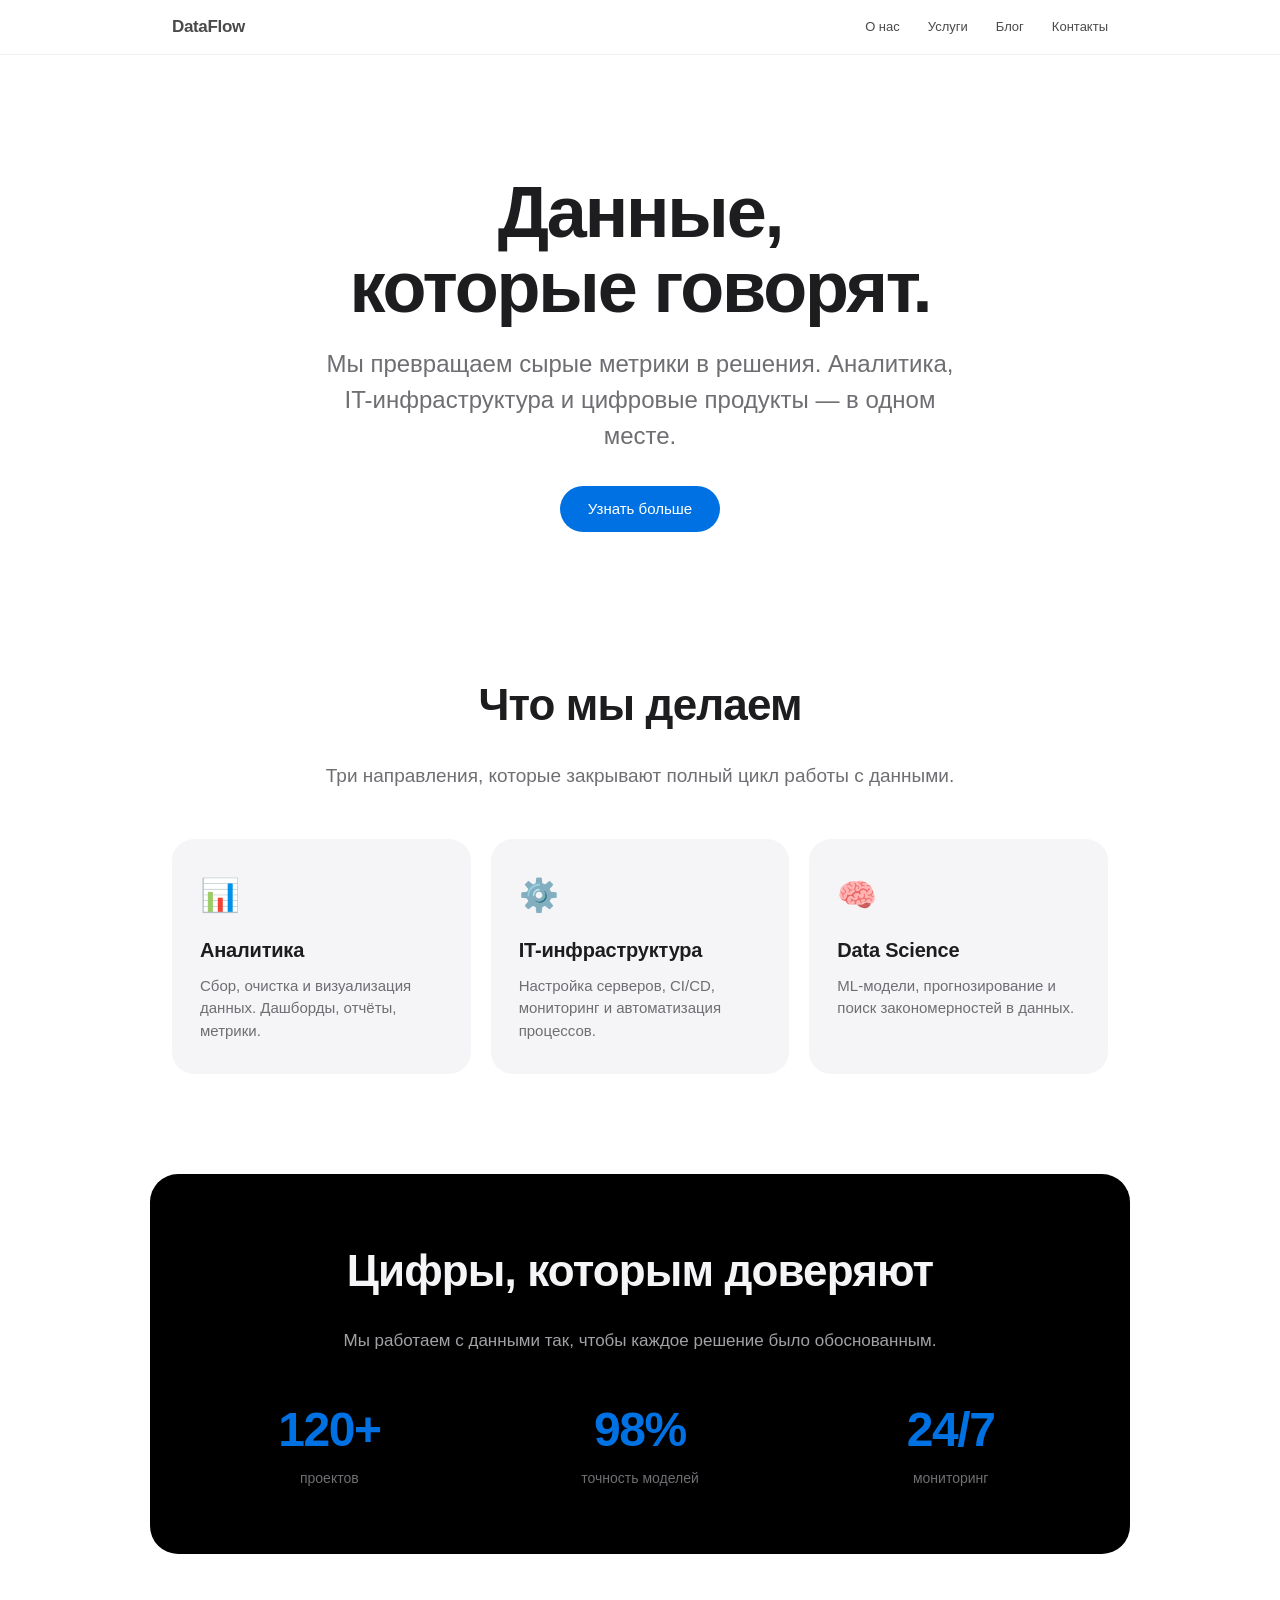
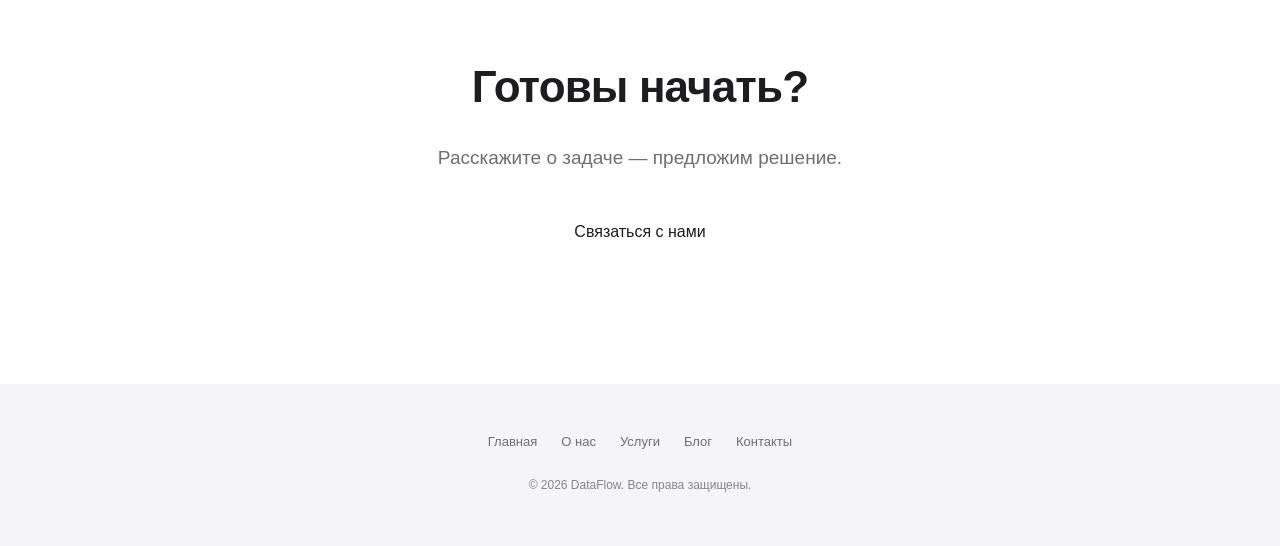
==== index.html @ 1a76dce7 "Initial commit" ====
<!DOCTYPE html>
<html lang="ru">
<head>
  <meta charset="UTF-8">
  <meta name="viewport" content="width=device-width, initial-scale=1.0">
  <title>DataFlow — аналитика данных и IT</title>
  <meta name="description" content="DataFlow — минималистичный сайт об аналитике данных, IT и цифровых продуктах.">
  <link rel="stylesheet" href="css/style.css">
</head>
<body>
  <header>
    <nav>
      <a href="index.html" class="logo">DataFlow</a>
      <span class="spacer"></span>
      <a href="about.html">О нас</a>
      <a href="services.html">Услуги</a>
      <a href="blog.html">Блог</a>
      <a href="contacts.html">Контакты</a>
    </nav>
  </header>

  <!-- Hero -->
  <section class="hero">
    <h1>Данные,<br>которые говорят.</h1>
    <p>Мы превращаем сырые метрики в решения. Аналитика, IT-инфраструктура и цифровые продукты — в одном месте.</p>
    <a href="services.html" class="cta">Узнать больше</a>
  </section>

  <!-- Features -->
  <section class="fade-in">
    <h2>Что мы делаем</h2>
    <p class="lead">Три направления, которые закрывают полный цикл работы с данными.</p>
    <div class="grid">
      <div class="card">
        <span class="icon">📊</span>
        <h3>Аналитика</h3>
        <p>Сбор, очистка и визуализация данных. Дашборды, отчёты, метрики.</p>
      </div>
      <div class="card">
        <span class="icon">⚙️</span>
        <h3>IT-инфраструктура</h3>
        <p>Настройка серверов, CI/CD, мониторинг и автоматизация процессов.</p>
      </div>
      <div class="card">
        <span class="icon">🧠</span>
        <h3>Data Science</h3>
        <p>ML-модели, прогнозирование и поиск закономерностей в данных.</p>
      </div>
    </div>
  </section>

  <!-- Dark band -->
  <section class="dark-band fade-in">
    <h2>Цифры, которым доверяют</h2>
    <p>Мы работаем с данными так, чтобы каждое решение было обоснованным.</p>
    <div class="stats">
      <div>
        <span class="num">120+</span>
        <span class="label">проектов</span>
      </div>
      <div>
        <span class="num">98%</span>
        <span class="label">точность моделей</span>
      </div>
      <div>
        <span class="num">24/7</span>
        <span class="label">мониторинг</span>
      </div>
    </div>
  </section>

  <!-- CTA -->
  <section class="fade-in" style="text-align:center;">
    <h2>Готовы начать?</h2>
    <p class="lead">Расскажите о задаче — предложим решение.</p>
    <a href="contacts.html" class="cta">Связаться с нами</a>
  </section>

  <footer>
    <div class="links">
      <a href="index.html">Главная</a>
      <a href="about.html">О нас</a>
      <a href="services.html">Услуги</a>
      <a href="blog.html">Блог</a>
      <a href="contacts.html">Контакты</a>
    </div>
    <p class="copyright">© 2026 DataFlow. Все права защищены.</p>
    <div class="counters">
      <!-- СЮДА ВСТАВИМ СЧЁТЧИКИ -->
    </div>
  </footer>

  <script src="js/script.js"></script>
</body>
</html>
---- css/style.css ----
/* ===== Reset & base ===== */
* {
  margin: 0;
  padding: 0;
  box-sizing: border-box;
}

html {
  scroll-behavior: smooth;
}

body {
  font-family: -apple-system, BlinkMacSystemFont, "SF Pro Display",
               "Segoe UI", Roboto, Helvetica, Arial, sans-serif;
  color: #1d1d1f;
  background: #ffffff;
  line-height: 1.5;
  -webkit-font-smoothing: antialiased;
}

a {
  color: inherit;
  text-decoration: none;
  transition: color 0.2s ease;
}

/* ===== Header ===== */
header {
  position: sticky;
  top: 0;
  z-index: 100;
  backdrop-filter: saturate(180%) blur(20px);
  -webkit-backdrop-filter: saturate(180%) blur(20px);
  background: rgba(255, 255, 255, 0.8);
  border-bottom: 1px solid rgba(0, 0, 0, 0.06);
}

header nav {
  max-width: 980px;
  margin: 0 auto;
  padding: 14px 22px;
  display: flex;
  align-items: center;
  gap: 28px;
}

header nav .logo {
  font-weight: 600;
  font-size: 17px;
  letter-spacing: -0.02em;
}

header nav a {
  font-size: 13px;
  color: #1d1d1f;
  opacity: 0.8;
}

header nav a:hover {
  opacity: 1;
  color: #0071e3;
}

header nav .spacer { flex: 1; }

/* ===== Hero ===== */
.hero {
  text-align: center;
  padding: 120px 22px 80px;
  max-width: 980px;
  margin: 0 auto;
}

.hero h1 {
  font-size: clamp(40px, 6vw, 72px);
  font-weight: 700;
  letter-spacing: -0.03em;
  line-height: 1.05;
  margin-bottom: 20px;
}

.hero p {
  font-size: clamp(18px, 2vw, 24px);
  color: #6e6e73;
  max-width: 640px;
  margin: 0 auto 32px;
}

.hero .cta {
  display: inline-block;
  background: #0071e3;
  color: #fff;
  padding: 12px 28px;
  border-radius: 980px;
  font-size: 15px;
  font-weight: 500;
  transition: background 0.2s ease, transform 0.2s ease;
}

.hero .cta:hover {
  background: #0077ed;
  transform: translateY(-1px);
}

/* ===== Sections ===== */
section {
  max-width: 980px;
  margin: 0 auto;
  padding: 60px 22px;
}

section h2 {
  font-size: clamp(28px, 4vw, 44px);
  font-weight: 700;
  letter-spacing: -0.02em;
  margin-bottom: 24px;
  text-align: center;
}

section .lead {
  text-align: center;
  font-size: 19px;
  color: #6e6e73;
  max-width: 680px;
  margin: 0 auto 48px;
}

/* ===== Cards grid ===== */
.grid {
  display: grid;
  grid-template-columns: repeat(auto-fit, minmax(260px, 1fr));
  gap: 20px;
}

.card {
  background: #f5f5f7;
  border-radius: 22px;
  padding: 32px 28px;
  transition: transform 0.3s ease, box-shadow 0.3s ease;
}

.card:hover {
  transform: translateY(-4px);
  box-shadow: 0 12px 32px rgba(0, 0, 0, 0.08);
}

.card h3 {
  font-size: 20px;
  font-weight: 600;
  letter-spacing: -0.01em;
  margin-bottom: 10px;
}

.card p {
  font-size: 15px;
  color: #6e6e73;
}

.card .icon {
  font-size: 32px;
  margin-bottom: 16px;
  display: block;
}

/* ===== Dark band ===== */
.dark-band {
  background: #000;
  color: #f5f5f7;
  border-radius: 28px;
  max-width: 980px;
  margin: 40px auto;
  padding: 64px 40px;
  text-align: center;
}

.dark-band h2 { color: #f5f5f7; }
.dark-band p { color: #a1a1a6; font-size: 17px; }

/* ===== Stats ===== */
.stats {
  display: grid;
  grid-template-columns: repeat(auto-fit, minmax(180px, 1fr));
  gap: 32px;
  text-align: center;
  margin-top: 40px;
}

.stats .num {
  font-size: 48px;
  font-weight: 700;
  letter-spacing: -0.03em;
  color: #0071e3;
  display: block;
}

.stats .label {
  font-size: 14px;
  color: #6e6e73;
}

/* ===== Page content ===== */
.page {
  max-width: 760px;
  margin: 0 auto;
  padding: 80px 22px;
}

.page h1 {
  font-size: clamp(36px, 5vw, 56px);
  font-weight: 700;
  letter-spacing: -0.03em;
  margin-bottom: 24px;
}

.page h2 {
  font-size: 26px;
  font-weight: 600;
  letter-spacing: -0.01em;
  margin: 40px 0 12px;
  text-align: left;
}

.page p {
  font-size: 17px;
  color: #424245;
  margin-bottom: 16px;
}

/* ===== Blog list ===== */
.post {
  border-bottom: 1px solid rgba(0, 0, 0, 0.08);
  padding: 28px 0;
}

.post:last-child { border-bottom: none; }

.post h3 {
  font-size: 22px;
  font-weight: 600;
  letter-spacing: -0.01em;
  margin-bottom: 6px;
}

.post .meta {
  font-size: 13px;
  color: #86868b;
  margin-bottom: 10px;
}

/* ===== Contact form ===== */
form {
  display: flex;
  flex-direction: column;
  gap: 14px;
  max-width: 480px;
}

input, textarea {
  font: inherit;
  padding: 14px 16px;
  border: 1px solid rgba(0, 0, 0, 0.12);
  border-radius: 12px;
  background: #fff;
  outline: none;
  transition: border-color 0.2s ease;
}

input:focus, textarea:focus { border-color: #0071e3; }

button {
  font: inherit;
  background: #0071e3;
  color: #fff;
  border: none;
  padding: 14px 24px;
  border-radius: 980px;
  cursor: pointer;
  font-weight: 500;
  transition: background 0.2s ease;
}

button:hover { background: #0077ed; }

/* ===== Footer ===== */
footer {
  background: #f5f5f7;
  padding: 48px 22px 32px;
  margin-top: 80px;
  text-align: center;
}

footer .links {
  display: flex;
  justify-content: center;
  gap: 24px;
  flex-wrap: wrap;
  margin-bottom: 24px;
}

footer .links a {
  font-size: 13px;
  color: #6e6e73;
}

footer .links a:hover { color: #0071e3; }

footer .copyright {
  font-size: 12px;
  color: #86868b;
  margin-bottom: 20px;
}

footer .counters {
  display: flex;
  justify-content: center;
  align-items: center;
  gap: 16px;
  flex-wrap: wrap;
  margin-top: 12px;
}

footer .counters > * {
  background: #fff;
  padding: 4px 8px;
  border-radius: 6px;
  display: inline-flex;
  align-items: center;
}

.card {
  display: block;
  color: inherit;
  text-decoration: none;
}

.card .card-link {
  display: inline-block;
  margin-top: 16px;
  font-size: 14px;
  font-weight: 500;
  color: #0071e3;
}

.card:hover .card-link {
  text-decoration: underline;
}

/* ===== Service pages ===== */
.page .back-link {
  font-size: 14px;
  margin-bottom: 16px;
}

.page .back-link a {
  color: #0071e3;
}

.page .back-link a:hover {
  text-decoration: underline;
}

.page .subtitle {
  font-size: 20px;
  color: #6e6e73;
  margin-bottom: 32px;
}

.page ul {
  margin: 0 0 20px 20px;
  padding: 0;
}

.page ul li {
  font-size: 17px;
  color: #424245;
  margin-bottom: 8px;
  line-height: 1.5;
}

.page .cta-wrap {
  margin-top: 48px;
}

.page .cta-wrap .cta {
  display: inline-block;
  background: #0071e3;
  color: #fff;
  padding: 12px 28px;
  border-radius: 980px;
  font-size: 15px;
  font-weight: 500;
  transition: background 0.2s ease, transform 0.2s ease;
}

.page .cta-wrap .cta:hover {
  background: #0077ed;
  transform: translateY(-1px);
}

/* ===== Articles ===== */
.article .article-meta {
  font-size: 13px;
  color: #86868b;
  text-transform: uppercase;
  letter-spacing: 0.04em;
  margin-bottom: 12px;
}

.article h1 {
  margin-bottom: 12px;
}

.article h2 {
  margin-top: 40px;
}

.article pre {
  background: #f5f5f7;
  border-radius: 12px;
  padding: 20px;
  overflow-x: auto;
  margin: 16px 0 24px;
  font-size: 14px;
  line-height: 1.5;
}

.article code {
  font-family: "SF Mono", Menlo, Monaco, Consolas, monospace;
  font-size: 14px;
}

.article p code {
  background: #f5f5f7;
  padding: 2px 6px;
  border-radius: 4px;
  font-size: 14px;
}

.article ul li {
  font-size: 17px;
  color: #424245;
  margin-bottom: 8px;
}

/* Анимация только если JS активен */
html.js-ready .fade-in {
  opacity: 0;
  transform: translateY(20px);
  transition: opacity 0.8s ease, transform 0.8s ease;
}

html.js-ready .fade-in.visible {
  opacity: 1;
  transform: translateY(0);
}

/* ===== Responsive ===== */
@media (max-width: 600px) {
  header nav { gap: 16px; padding: 12px 16px; }
  header nav a { font-size: 12px; }
  .hero { padding: 80px 20px 60px; }
  section { padding: 40px 20px; }
  .dark-band { padding: 48px 24px; border-radius: 20px; }
}
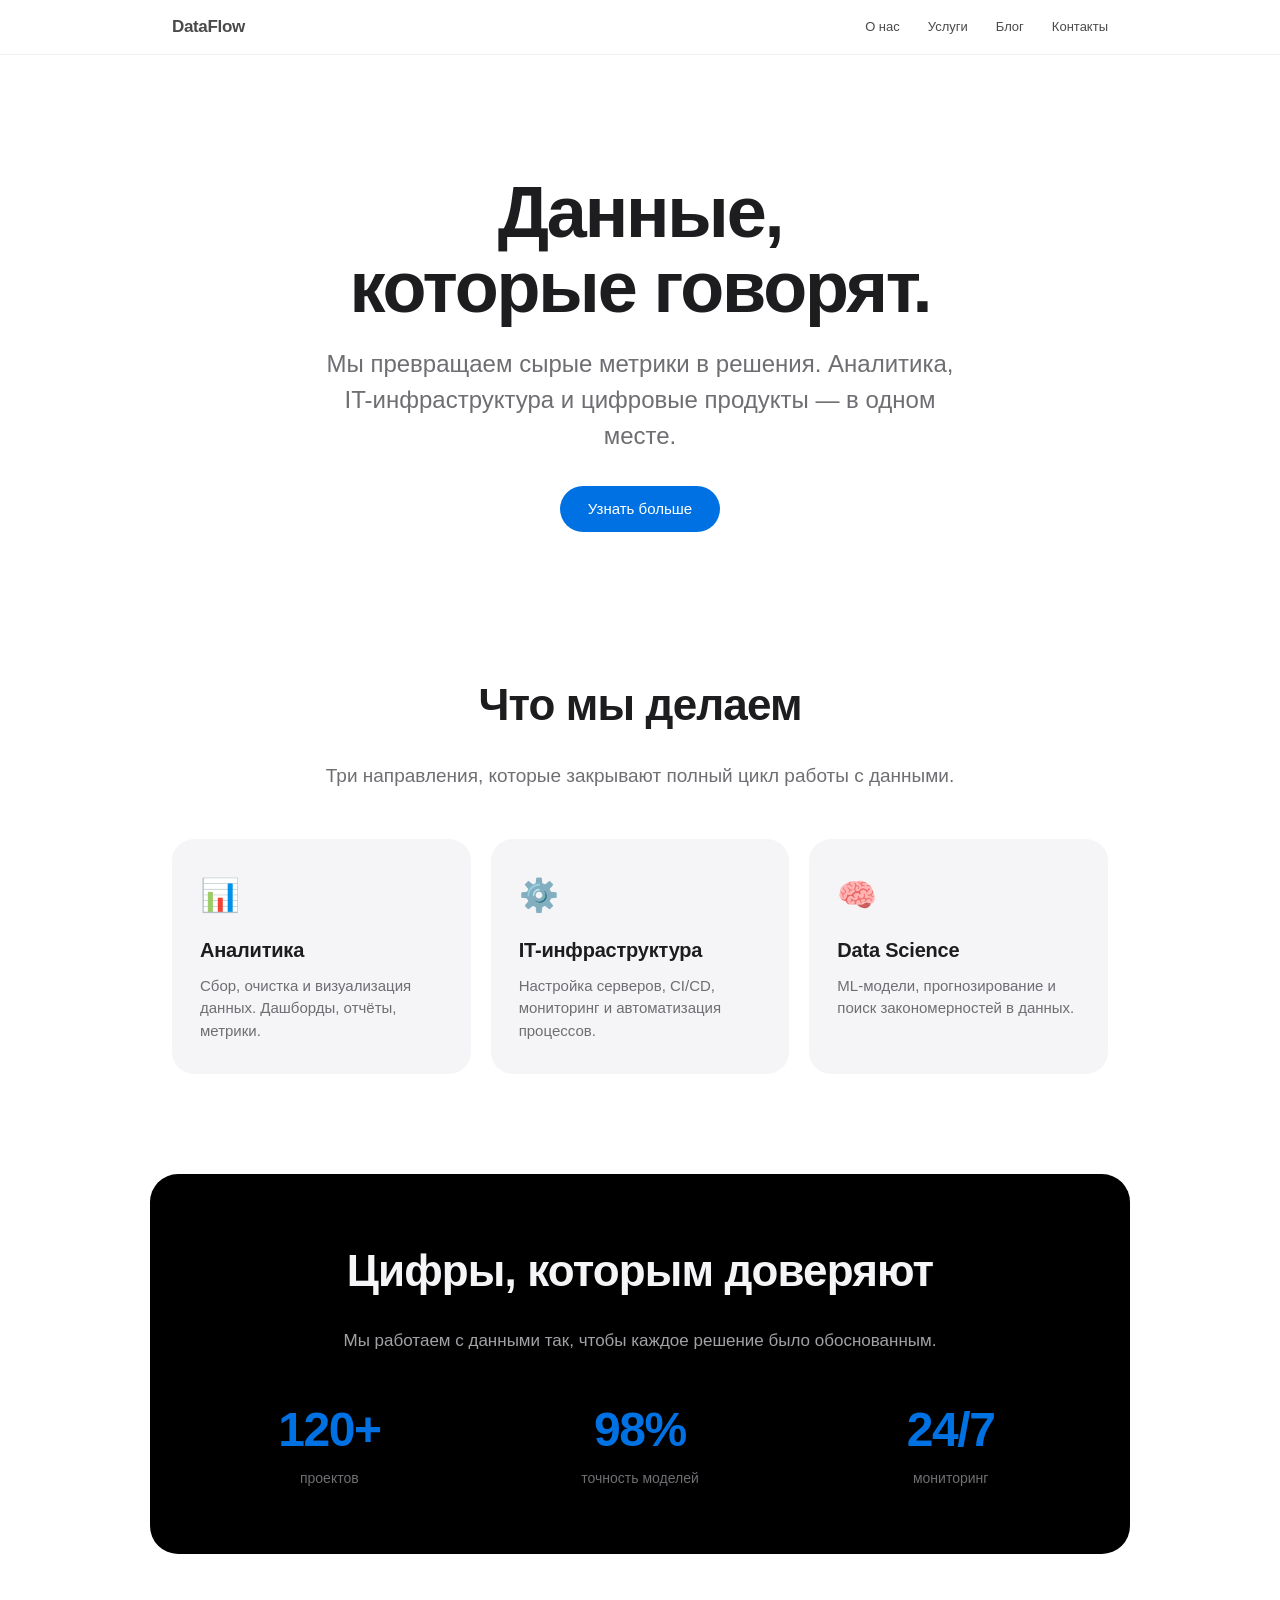
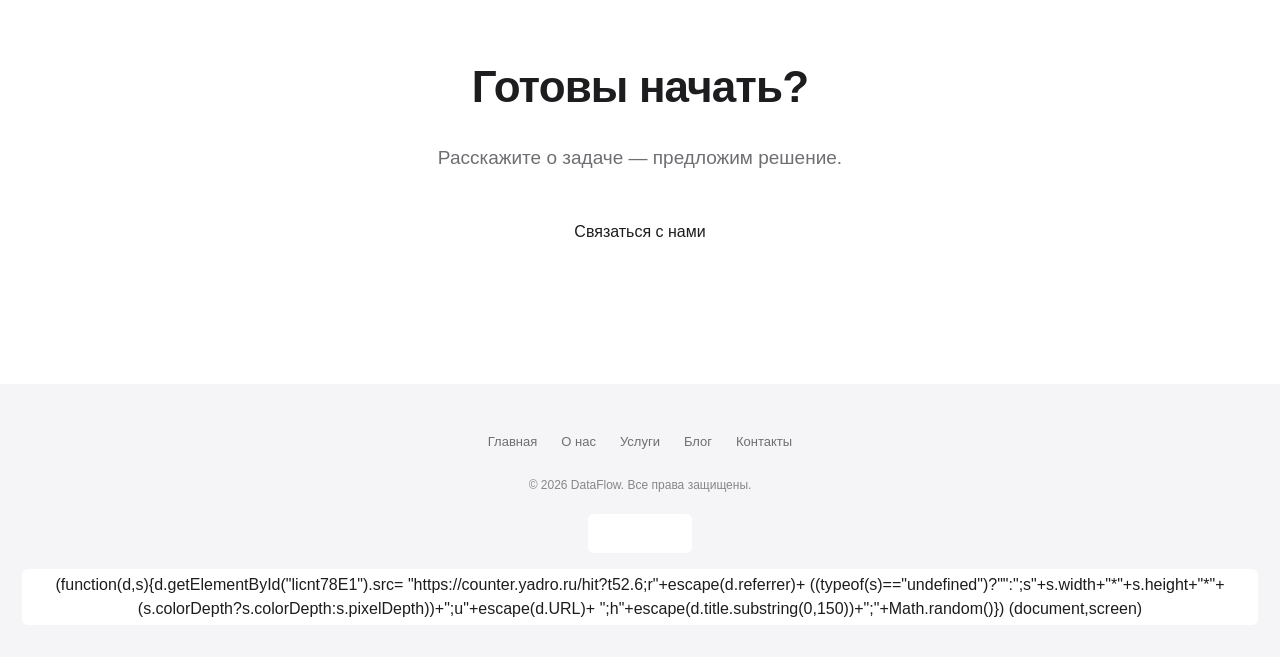
==== commit a42a622d: "Liveinternet corrections 1" ====
--- a/index.html
+++ b/index.html
@@ -85,11 +85,13 @@
       <a href="contacts.html">Контакты</a>
     </div>
     <p class="copyright">© 2026 DataFlow. Все права защищены.</p>
-    <div class="counters">
+    <div class="counters" id="counters">
       <!-- СЮДА ВСТАВИМ СЧЁТЧИКИ -->
+
     </div>
   </footer>
 
-  <script src="js/script.js"></script>
+  <script src="js/scripts.js"></script>
+  <script src="js/counters.js"></script>
 </body>
 </html>
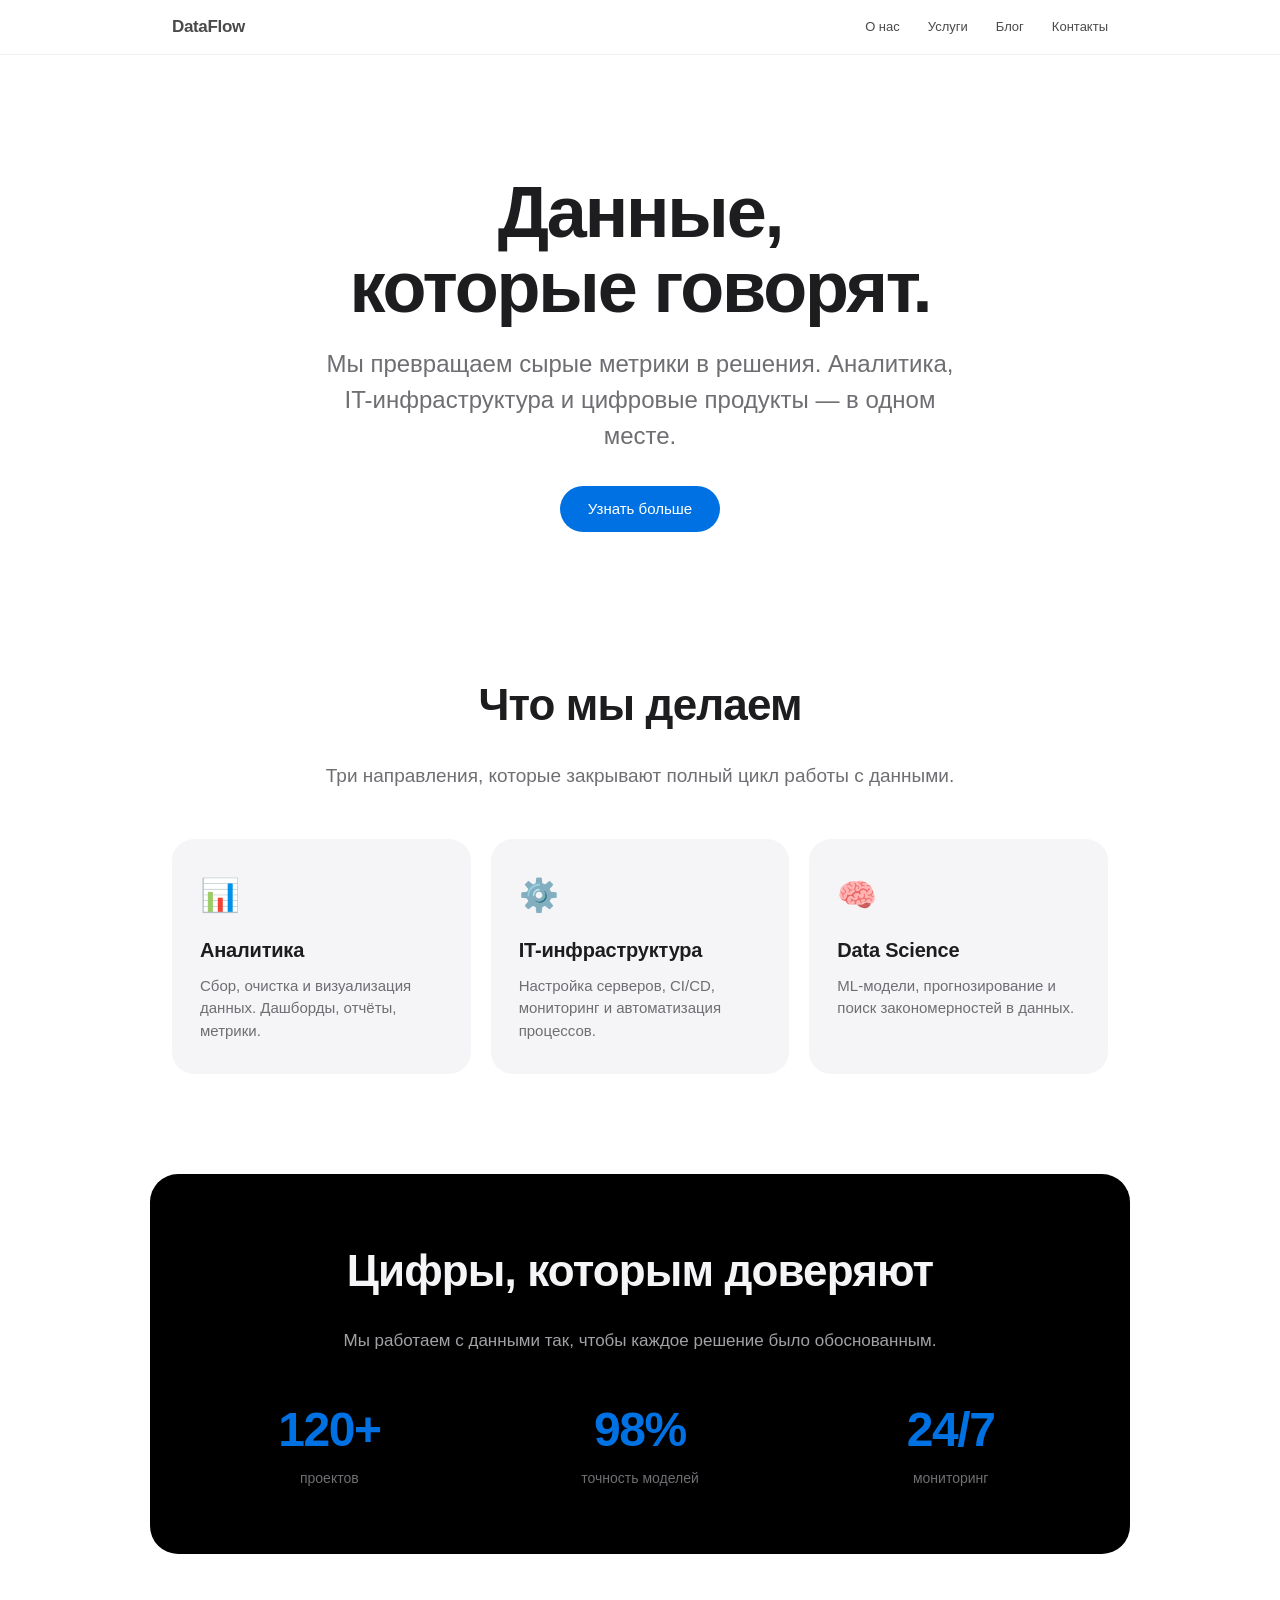
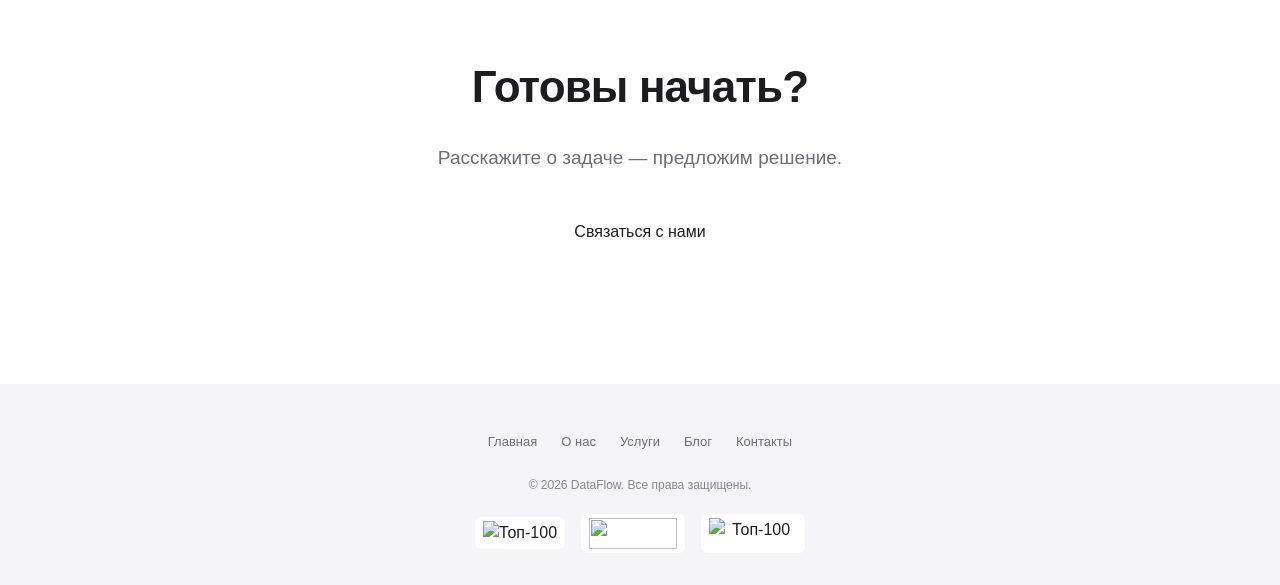
==== commit c757d1a9: "Rambler test" ====
--- a/index.html
+++ b/index.html
@@ -87,7 +87,9 @@
     <p class="copyright">© 2026 DataFlow. Все права защищены.</p>
     <div class="counters" id="counters">
       <!-- СЮДА ВСТАВИМ СЧЁТЧИКИ -->
-
+        <!-- Top100 (Kraken) Counter -->
+        <img src="//counter.rambler.ru/top100.cnt?pid=7752719" alt="Топ-100" />
+<!-- END Top100 (Kraken) Counter -->
     </div>
   </footer>
 
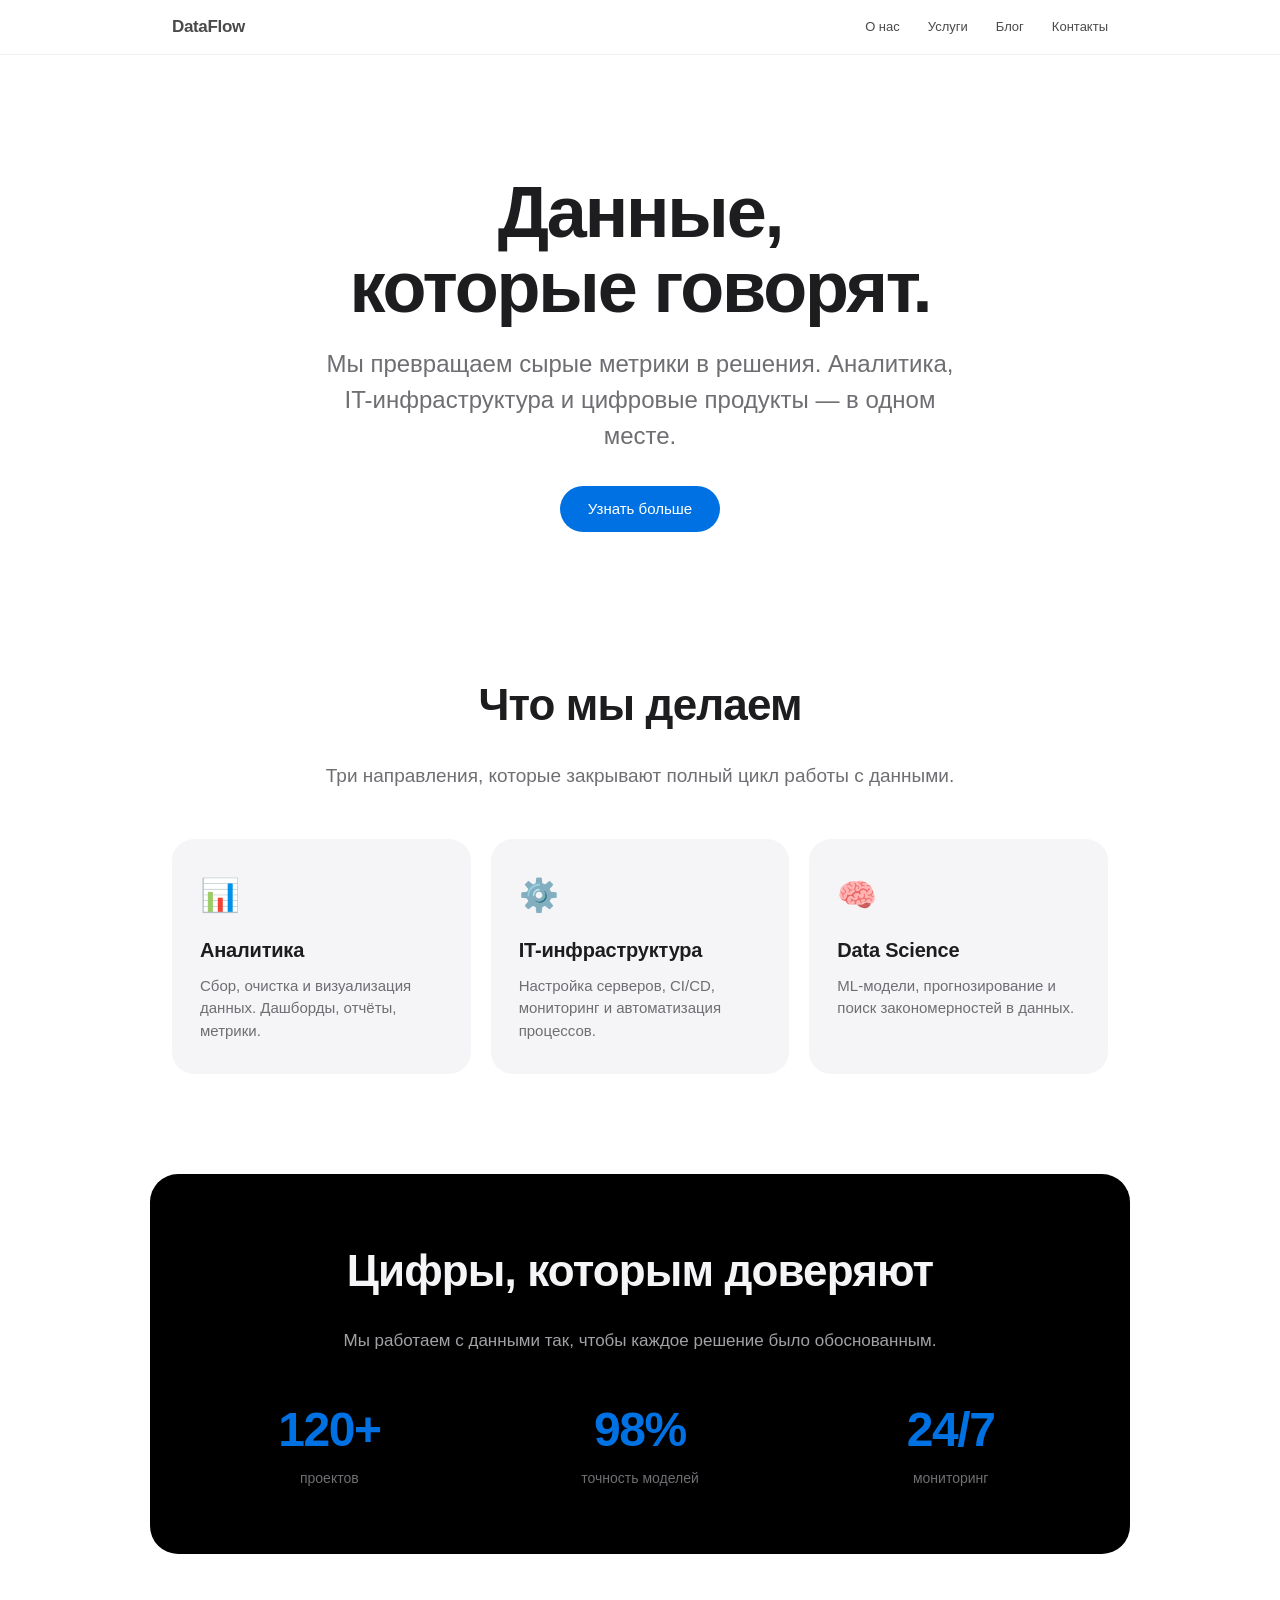
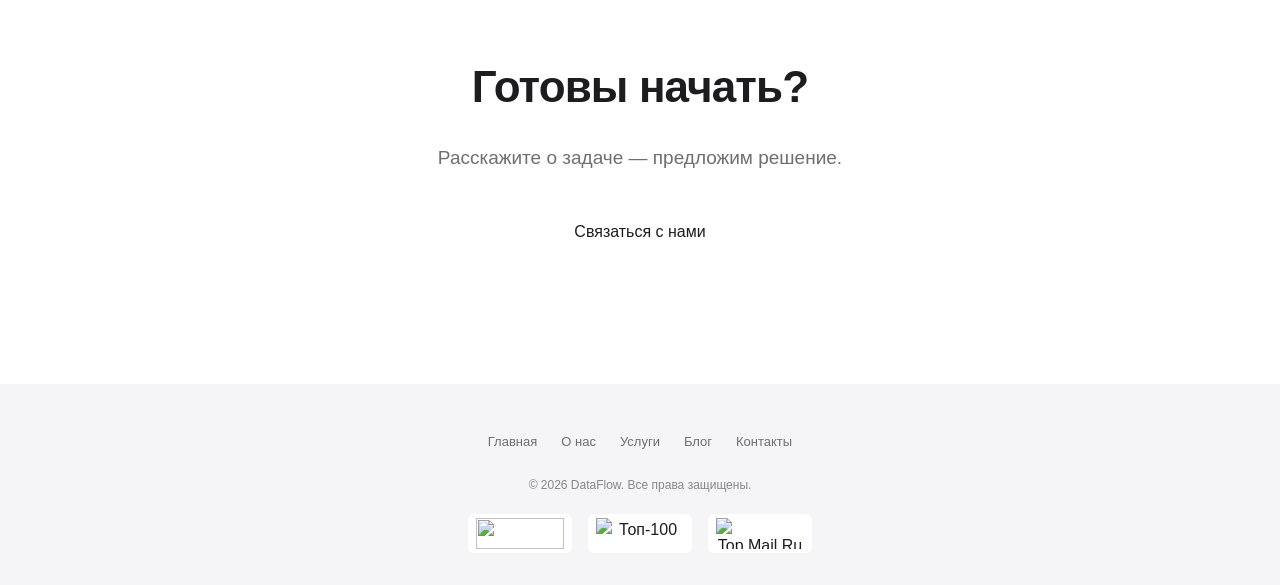
==== commit 1b2a731b: "MyTracker test" ====
--- a/index.html
+++ b/index.html
@@ -87,9 +87,6 @@
     <p class="copyright">© 2026 DataFlow. Все права защищены.</p>
     <div class="counters" id="counters">
       <!-- СЮДА ВСТАВИМ СЧЁТЧИКИ -->
-        <!-- Top100 (Kraken) Counter -->
-        <img src="//counter.rambler.ru/top100.cnt?pid=7752719" alt="Топ-100" />
-<!-- END Top100 (Kraken) Counter -->
     </div>
   </footer>
 
